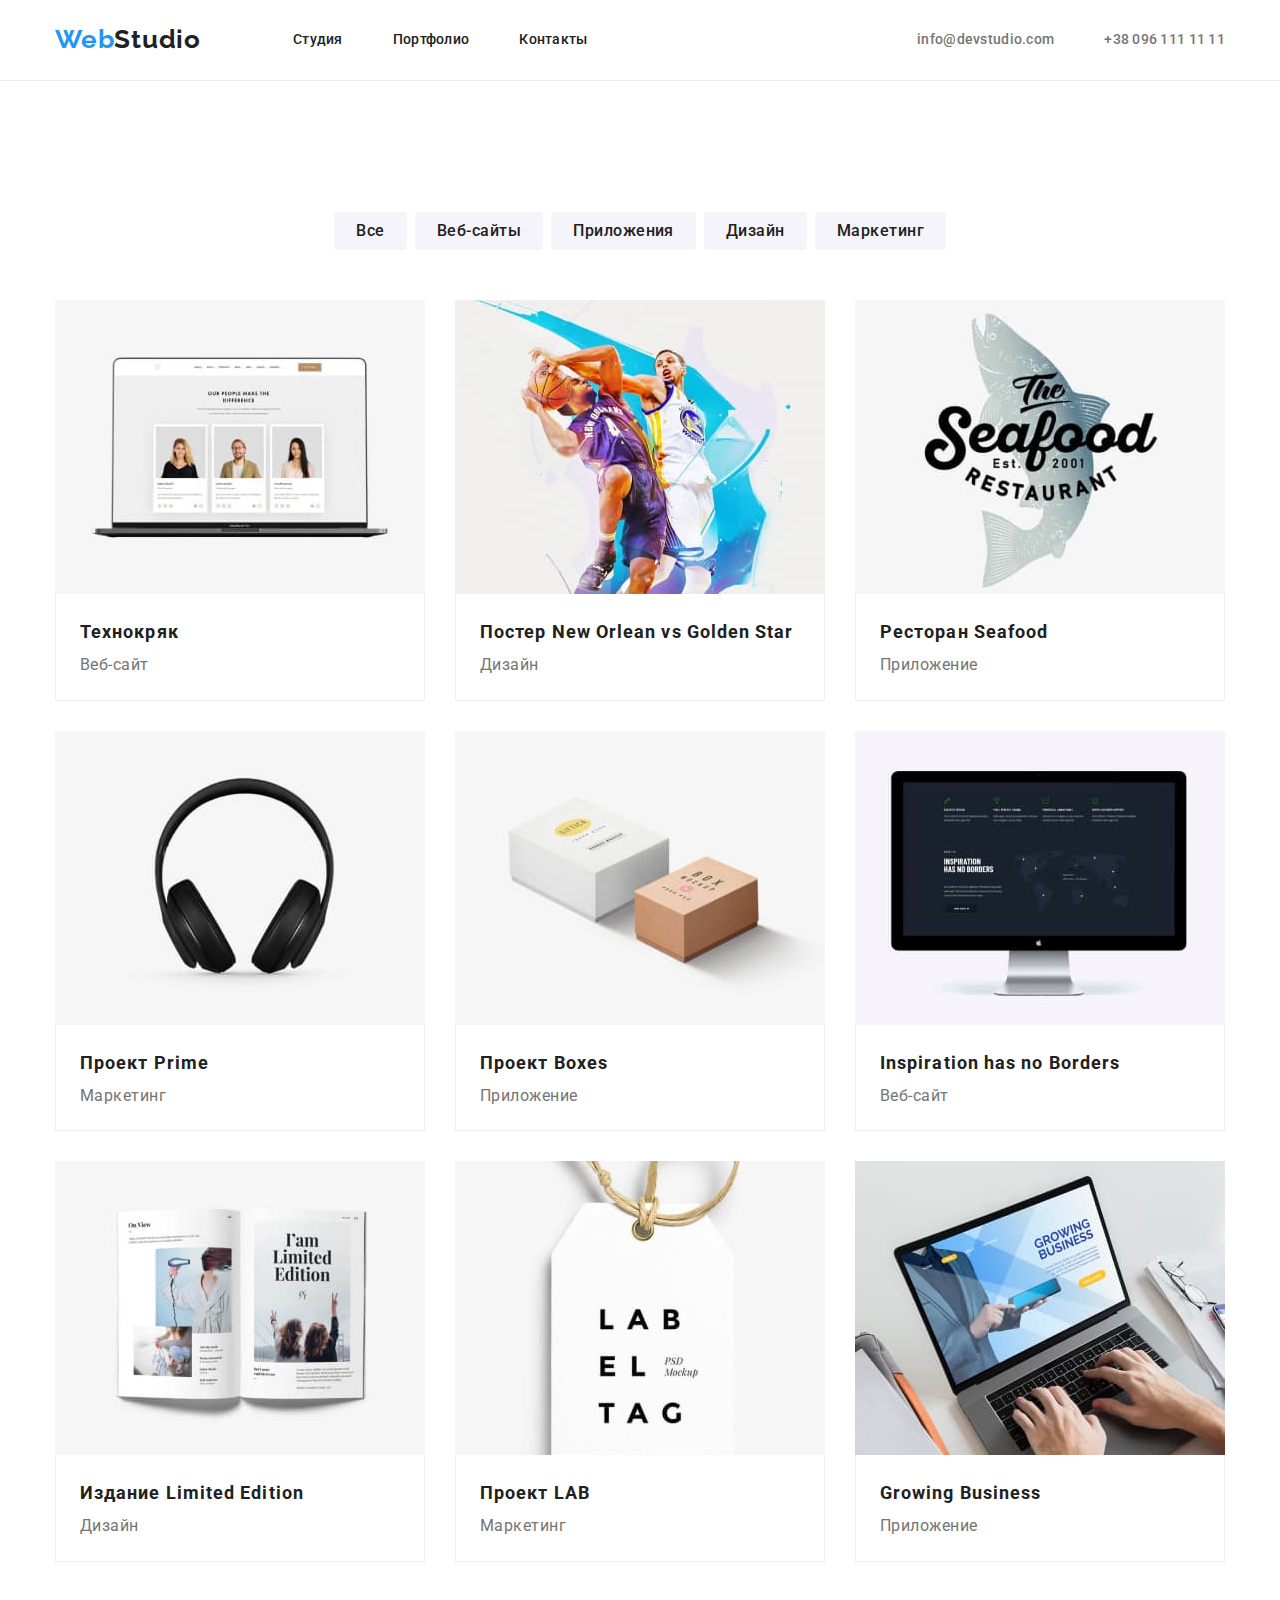
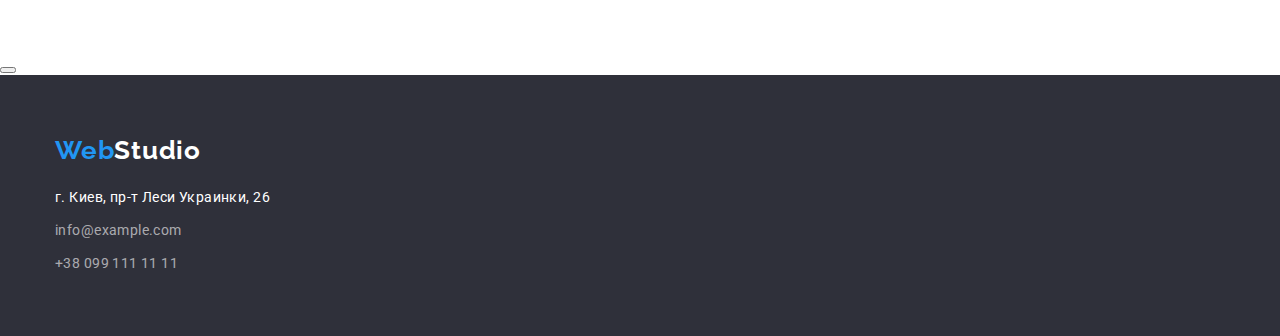
==== portfolio.html @ f3f5d673 "работа с прошлых дз" ====
<!DOCTYPE html>
<html lang="ru">
<head>
    <meta charset="UTF-8">
    <meta http-equiv="X-UA-Compatible" content="IE=edge">
    <meta name="viewport" content="width=device-width, initial-scale=1.0">
    <title>Document</title>
    <link rel="preconnect" href="https://fonts.googleapis.com" />
    <link rel="preconnect" href="https://fonts.gstatic.com" crossorigin />
    <link
      href="https://fonts.googleapis.com/css2?family=Raleway:wght@700&family=Roboto:wght@400;500;700;900&display=swap"
      rel="stylesheet"
    />
    <link
      rel="stylesheet"
      href="https://cdnjs.cloudflare.com/ajax/libs/modern-normalize/1.1.0/modern-normalize.min.css"
    />
    <link rel="stylesheet" href="css/styles.css" />
</head>
<body>
   <!-- /* -------------------header-------------------------- */ -->
    <header class="header-main">
      <div class="container nav-pos">
        <nav class="list">
          <div class="nav-pos">
            <a href="index.html" lang="en" class="link logo1">
              Web<span class="link logo2">Studio</span>
            </a>
            <ul class="list nav-list">
              <li class="item">
                <a href="index.html" class="link main-link">Студия</a>
              </li>
              <li class="item">
                <a href="portfolio.html" class="link main-link">Портфолио</a>
              </li>
              <li class="item">
                <a href="" class="link main-link">Контакты</a>
              </li>
            </ul>
          </div>
        </nav>
        <ul class="nav-contacts list">
          <li class="item">
            <a class="link nav-mail" href="mailto:info@devstudio.com">
              info@devstudio.com</a
            >
          </li>
          <li class="item">
            <a class="link nav-phone" href="tel:+380961111111"
              >+38 096 111 11 11</a
            >
          </li>
        </ul>
      </div>
    </header>
      <!-- /* -------------------main-------------------------- */ -->
      <main>
          <section class="section">
            <div class=" container">
              <h1 class=portfolio-header visually-hidden>Портфолио</h1>
              <ul class="list btn-list">
                  <li class="item">
                    <button type="button" class="help-btn">Все</button>
                  </li>
                  <li class="item">
                    <button type="button" class="help-btn">Веб-сайты</button>
                  </li>
                  <li class="item">
                    <button type="button" class="help-btn">Приложения</button>
                  </li>
                  <li class="item">
                    <button type="button" class="help-btn">Дизайн</button>
                  </li>
                  <li class="item">
                    <button type="button" class="help-btn">Маркетинг</button>
                  </li>
              </ul>
              <ul class="list help-card-list">
                  <li class="item">
                    <a href="">
                      <img src="images/service1.jpg" alt="Веб-сайт" width="370" class="image">
                      </a><div Class="help-card-align">
                      <h2 class="list-item-title">Технокряк</h2>
                    <p class="list-item-text">Веб-сайт</p> 
                  </div>
                  </li>
                  <li class="item">
                    <a href="">
                    <img src="images/service2.jpg" alt="Дизайн" width="370">
                    </a><div Class="help-card-align">
                    <h2 class="list-item-title">Постер New Orlean vs Golden Star</h2>
                    <p class="list-item-text">Дизайн</p>
                    </div>
                  </li> 
                  <li class="item">
                    <a href="">
                    <img src="images/service3.jpg" alt="Приложение" width="370">
                    </a><div Class="help-card-align">
                    <h2 class="list-item-title">Ресторан Seafood</h2>
                    <p class="list-item-text">Приложение</p>
                    </div>
                  </li> 
                  <li class="item">
                    <a href="">
                    <img src="images/service4.jpg" alt="Маркетинг" width="370">
                    </a><div Class="help-card-align">
                    <h2 class="list-item-title">Проект Prime</h2>
                    <p class="list-item-text">Маркетинг</p>
                    </div>
                  </li> 
                  <li class="item">
                    <a href="">
                    <img src="images/service5.jpg" alt="Приложение" width="370">
                    </a><div Class="help-card-align">
                    <h2 class="list-item-title">Проект Boxes</h2>
                    <p class="list-item-text">Приложение</p>
                    </div>
                    </li> 
                  <li class="item">
                    <a href="">
                    <img src="images/service6.jpg" alt="Веб-сайт" width="370">
                    </a><div Class="help-card-align">
                    <h2 class="list-item-title">Inspiration has no Borders</h2>
                    <p class="list-item-text">Веб-сайт</p>
                    </div>
                  </li> 
                  <li class="item">
                    <a href="">
                    <img src="images/service7.jpg" alt="Дизайн" width="370">
                    </a>
                    <div Class="help-card-align">
                    <h2 class="list-item-title">Издание Limited Edition</h2>
                    <p class="list-item-text">Дизайн</p>
                  </div>
                  </li> 
                  <li class="item">
                    <a href="">
                    <img src="images/service8.jpg" alt="Маркетинг" width="370">
                    </a>
                    <div Class="help-card-align">
                    <h2 class="list-item-title">Проект LAB</h2>
                    <p class="list-item-text">Маркетинг</p>
                    </div>
                  </li> 
                  <li class="item">
                    <a href="">
                    <img src="images/service9.jpg" alt="Приложение" width="370">
                    </a><div Class="help-card-align">
                    <h2 class="list-item-title">Growing Business</h2>
                    <p class="list-item-text">Приложение</p>
                    </div>
              </ul>
            </div>
          </section>
        <button type="button">
      </main>
      <!-- /* -------------------footer-------------------------- */ -->
      <footer class="footer">
      <div class="container">
        <a href="index.html" lang="en" class="link logo1">
          Web<span class="link logo3">Studio</span>
        </a>
        <address class="footer-address">
          <ul class="list address-margin">
          <li class="item">
            <p>г. Киев, пр-т Леси Украинки, 26</p>
          </li>
            <li class="item">
              <a class="footer-info link" href="mailto:info@example.com"
                >info@example.com</a
              >
            </li>
            <li class="item">
              <a class="footer-info link" href="tel:+380991111111"
                >+38 099 111 11 11</a
              >
            </li>
          </ul>
        </address>
      </div>
    </footer>
</body>
</html>
---- css/styles.css ----
:root {
  --accent-color: #2196f3;
  --main-title-color: #212121;
  --main-text-color: #757575;
  --main-background-color: #e5e5e5;
  --secondary-background-color: #2f303a;
  --thirdly-background-color: #f5f4fa;
}

p,
h1,
h2,
h3,
h4,
h5,
h6 {
  margin: 0;
}

ul {
  margin: 0;
  padding: 0;
}

body {
  font-family: roboto, sans-serif;
  color: var(--main-text-color);
}

.list {
  padding: 0;
  margin: 0;
  list-style: none;
}

.link {
  text-decoration: none;
}

.section {
  padding-top: 94px;
  padding-bottom: 94px;
}

.padding0 {
  padding-top: 0;
}

/* -------------------header-------------------------- */

.header-main {
  border-bottom: 1px solid #ececec;
}

.nav {
  background-color: #ffffff;
}

.nav-list {
  display: flex;
  margin-left: 92px;
}

.nav-list .item:not(:last-child) {
  margin-right: 50px;
}

.container {
  width: 1200px;
  margin-left: auto;
  margin-right: auto;
  padding-left: 15px;
  padding-right: 15px;
}

.nav-pos {
  display: flex;
  align-items: center;
}

.logo1 {
  margin-top: 24px;
  margin-bottom: 25px;

  font-weight: bold;
  font-size: 26px;
  line-height: 1.19;
  letter-spacing: 0.03em;
  font-family: Raleway;
  font-style: normal;
  color: #2196f3;
}

.logo2 {
  font-weight: bold;
  font-size: 26px;
  line-height: 1.19;
  letter-spacing: 0.03em;
  font-family: Raleway;
  font-style: normal;
  color: var(--main-title-color);
}

.main-link {
  display: block;
  padding-top: 21px;
  padding-bottom: 21px;

  font-weight: 500;
  font-size: 14px;
  line-height: 1.14;
  letter-spacing: 0.02em;
  color: var(--main-title-color);
}

.main-link:hover,
.main-link:focus {
  color: var(--accent-color);
}

.nav-contacts {
  display: flex;
  margin-left: auto;
}

.nav-contacts .link {
  display: block;
  padding-top: 21px;
  padding-bottom: 21px;
}

.nav-contacts .item + .item {
  margin-left: 50px;
}

.nav-mail {
  font-weight: 500;
  font-size: 14px;
  line-height: 1.14;
  letter-spacing: 0.02em;
  color: var(--main-text-color);
}

.nav-mail:hover,
.nav-mail:focus {
  color: var(--accent-color);
}

.nav-phone {
  font-weight: 500;
  font-size: 14px;
  line-height: 1.14;
  letter-spacing: 0.02em;
  color: var(--main-text-color);
}

.nav-phone:hover,
.nav-phone:focus {
  color: var(--accent-color);
}

/* -------------------main-------------------------- */

.hero-section {
  text-align: center;
  padding-bottom: 210px;
  padding-top: 200px;
}

.hero {
  display: inline-block;
  max-width: 696px;
  font-weight: 900;
  font-size: 44px;
  line-height: 1.36;
  letter-spacing: 0.06em;
  text-transform: uppercase;
  color: white;
}

.main-btn {
  margin-top: 30px;
  margin-right: auto;
  margin-left: auto;
  border-radius: 4px;
  min-width: 200px;
  padding: 10px 32px;
  border: 0px;

  font-family: inherit;
  font-weight: bold;
  font-size: 16px;
  line-height: 1.87;
  display: flex;
  letter-spacing: 0.06em;
  color: white;
  background-color: var(--accent-color);
  cursor: pointer;
}

.main-btn:hover,
.main-btn:focus {
  box-shadow: 0px 4px 4px rgba(0, 0, 0, 0.15);
  border-radius: 4px;
}

.hero-section {
  background-color: var(--secondary-background-color);
}

.section1 {
  display: flex;
  padding-bottom: 0;
}

.section1 .item {
  max-width: 270px;
}
.section1 .item:not(:last-child) {
  margin-right: 30px;
}

.section1-header {
  visibility: hidden;
}

.section1-title {
  font-weight: bold;
  font-size: 14px;
  line-height: 1.14;
  letter-spacing: 0.03em;
  text-transform: uppercase;
  color: var(--main-title-color);
}

.section1-text {
  margin-top: 10px;

  font-weight: normal;
  font-size: 14px;
  line-height: 1.75;
  letter-spacing: 0.03em;
}

.section2 {
  display: flex;
}

.section2 .item + .item {
  margin-left: 30px;
}

.section2-header {
  margin-bottom: 50px;

  font-weight: bold;
  font-size: 36px;
  line-height: 1.17;
  text-align: center;
  letter-spacing: 0.03em;
  color: var(--main-title-color);
}

.team {
  background-color: #f5f4fa;
}

.section3 {
  display: flex;
  align-items: center;
  margin-inline: auto;
}

.item-color {
  background-color: white;
}

.card-align :not(:last-child) {
  margin-bottom: 10px;
}

.card-align {
  padding-top: 30px;
  padding-bottom: 30px;
}

.section3 .item {
  background: white;
  box-shadow: 0px 1px 3px rgb(0 0 0 / 12%), 0px 1px 1px rgb(0 0 0 / 14%),
    0px 2px 1px rgb(0 0 0 / 20%);
  border-radius: 0px 0px 4px 4px;
}

.section3 .item + .item {
  margin-left: 30px;
}

.section3-header {
  margin-bottom: 50px;
  text-align: center;

  font-weight: bold;
  font-size: 36px;
  line-height: 1.17;
  letter-spacing: 0.03em;
  color: var(--main-title-color);
}

.section3-title {
  text-align: center;

  font-weight: 500;
  font-size: 16px;
  line-height: 1.19;
  letter-spacing: 0.03em;
  color: var(--main-title-color);
}

.section3-text {
  text-align: center;

  font-weight: normal;
  font-size: 16px;
  line-height: 1.19;
  letter-spacing: 0.03em;
}

.visually-hidden {
  position: absolute;
  white-space: nowrap;
  width: 1px;
  height: 1px;
  overflow: hidden;
  border: 0;
  padding: 0;
  clip: rect(0 0 0 0);
  clip-path: inset(50%);
  margin: -1px;
}
/* -------------------footer-------------------------- */

.logo3 {
  font-weight: bold;
  font-size: 26px;
  line-height: 1.19;
  letter-spacing: 0.03em;
  font-family: Raleway;
  font-style: normal;
  color: white;
}

.footer {
  background-color: var(--secondary-background-color);
  padding-top: 60px;
  padding-bottom: 60px;
}

.footer-address {
  margin-top: 20px;
  font-weight: normal;
  font-size: 14px;
  line-height: 1.71;
  letter-spacing: 0.03em;
  font-style: normal;
  color: white;
}
.address-margin .item + .item {
  margin-top: 9px;
}

.footer-info {
  font-weight: normal;
  font-size: 14px;
  line-height: 1.71;
  letter-spacing: 0.03em;
  font-style: normal;
  color: rgba(255, 255, 255, 0.6);
}

/* -------------------portfolio-------------------------- */

.portfolio-header {
  visibility: hidden;
}

.btn-list {
  display: flex;
  margin-bottom: 50px;
  justify-content: center;
  align-items: center;
}

.btn-list .item + .item {
  margin-left: 8px;
}

.help-btn {
  padding: 6px 22px;
  min-width: 73px;
  border-radius: 4px;
  border: 0;

  font-family: inherit;
  font-weight: 500;
  font-size: 16px;
  line-height: 1.62;
  text-align: center;
  letter-spacing: 0.03em;
  cursor: pointer;
  color: var(--main-title-color);
  background-color: #f5f4fa;
}

.help-btn:hover,
.help-btn:focus {
  box-shadow: 0px 3px 1px rgba(0, 0, 0, 0.1), 0px 1px 2px rgba(0, 0, 0, 0.08),
    0px 2px 2px rgba(0, 0, 0, 0.12);

  font-family: inherit;
  color: white;
  background-color: var(--accent-color);
}

.list-item-title {
  font-weight: bold;
  font-size: 18px;
  line-height: 2;
  letter-spacing: 0.06em;
  color: var(--main-title-color);
}

.list-item-text {
  margin-top: 4x;

  font-weight: normal;
  font-size: 16px;
  line-height: 1.87;
  letter-spacing: 0.03em;
}

.help-card-align {
  padding-top: 20px;
  padding-bottom: 20px;
  padding-left: 24px;
  padding-right: 24px;
  border-right: 1px solid #eeeeee;
  border-bottom: 1px solid #eeeeee;
  border-left: 1px solid #eeeeee;
}

.help-card-list {
  display: flex;
  flex-wrap: wrap;
}
.help-card-list img {
  display: block;
}

.help-card-list .item {
  margin-right: 30px;
  margin-bottom: 30px;
  background: var(--primary-title-color);

  border-radius: 0px 0px 4px 4px;
}

.help-card-list .item:nth-child(3n) {
  margin-right: 0px;
}

.help-card-list .item:nth-child(n + 7) {
  margin-bottom: 0;
}
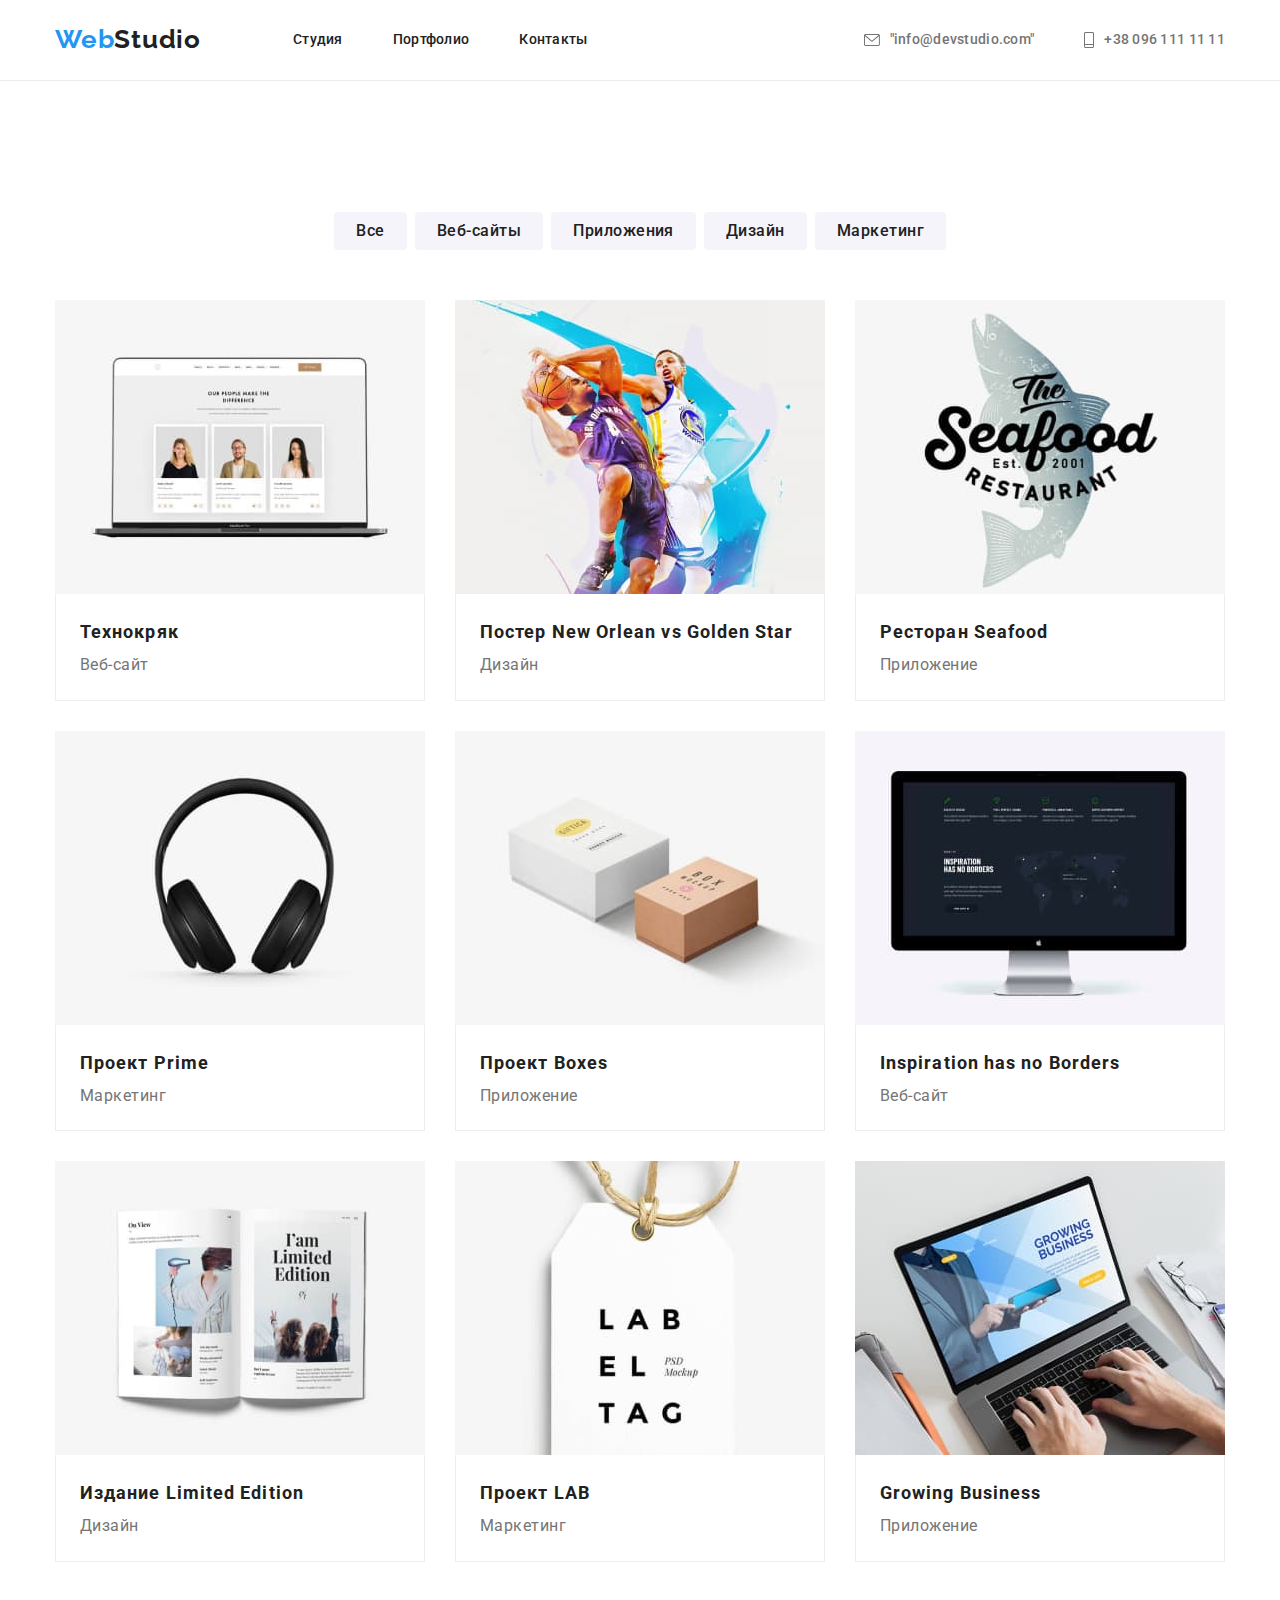
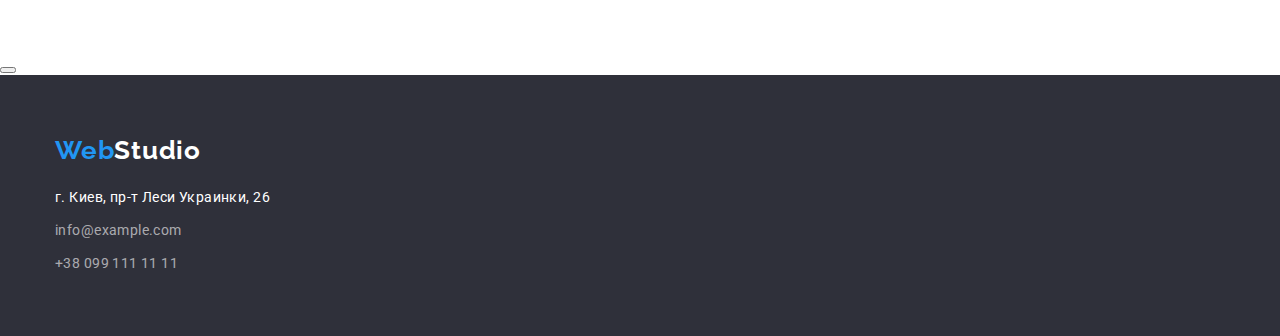
==== commit 7346021b: "добавил иконки" ====
--- a/portfolio.html
+++ b/portfolio.html
@@ -42,12 +42,15 @@
         <ul class="nav-contacts list">
           <li class="item">
             <a class="link nav-mail" href="mailto:info@devstudio.com">
-              info@devstudio.com</a
+              <svg width="16px" height="20px" class="header-icon"><use href="./images/symbol-defs.svg#icon-mail"></use></svg>
+              "info@devstudio.com"</a
             >
           </li>
           <li class="item">
             <a class="link nav-phone" href="tel:+380961111111"
-              >+38 096 111 11 11</a
+              >
+              <svg width="10px" height="16px" class="header-icon"><use href="./images/symbol-defs.svg#icon-phone"></use></svg>
+              +38 096 111 11 11</a
             >
           </li>
         </ul>
--- a/css/styles.css
+++ b/css/styles.css
@@ -5,6 +5,7 @@
   --main-background-color: #e5e5e5;
   --secondary-background-color: #2f303a;
   --thirdly-background-color: #f5f4fa;
+  --icons-color: #afb1b8;
 }
 
 p,
@@ -121,16 +122,24 @@
 .nav-contacts {
   display: flex;
   margin-left: auto;
-}
-
-.nav-contacts .link {
-  display: block;
-  padding-top: 21px;
-  padding-bottom: 21px;
+  justify-content: center;
+  align-items: center;
+}
+
+.header-icon {
+  margin-right: 10px;
 }
 
 .nav-contacts .item + .item {
   margin-left: 50px;
+}
+
+.nav-contacts .link {
+  display: flex;
+  fill: currentColor;
+  vertical-align: middle;
+  justify-content: center;
+  align-items: center;
 }
 
 .nav-mail {
@@ -157,6 +166,12 @@
 .nav-phone:hover,
 .nav-phone:focus {
   color: var(--accent-color);
+}
+
+img {
+  display: block;
+  max-width: 100%;
+  height: auto;
 }
 
 /* -------------------main-------------------------- */
@@ -165,6 +180,23 @@
   text-align: center;
   padding-bottom: 210px;
   padding-top: 200px;
+}
+
+.overlay {
+  max-width: 1600px;
+  height: 600px;
+  margin-left: auto;
+  margin-right: auto;
+  background-color: #c4c4c4;
+  background-image: linear-gradient(
+      to right,
+      rgba(47, 48, 58, 0.4),
+      rgba(47, 48, 58, 0.4)
+    ),
+    url("../images/hero-img.jpg");
+  background-size: contain;
+  background-repeat: no-repeat;
+  background-position: center;
 }
 
 .hero {
@@ -208,6 +240,22 @@
   background-color: var(--secondary-background-color);
 }
 
+.icon-box {
+  display: flex;
+  justify-content: center;
+  align-items: center;
+  margin-bottom: 30px;
+
+  height: 120px;
+  width: 270px;
+  background-color: var(--thirdly-background-color);
+  border-radius: 4px;
+}
+
+.icon-box svg {
+  display: flex;
+}
+
 .section1 {
   display: flex;
   padding-bottom: 0;
@@ -273,10 +321,6 @@
 
 .item-color {
   background-color: white;
-}
-
-.card-align :not(:last-child) {
-  margin-bottom: 10px;
 }
 
 .card-align {
@@ -308,6 +352,7 @@
 
 .section3-title {
   text-align: center;
+  margin-bottom: 10px;
 
   font-weight: 500;
   font-size: 16px;
@@ -318,11 +363,55 @@
 
 .section3-text {
   text-align: center;
+  margin-bottom: 16px;
 
   font-weight: normal;
   font-size: 16px;
   line-height: 1.19;
   letter-spacing: 0.03em;
+}
+
+.social-list {
+  display: flex;
+  justify-content: center;
+}
+
+.social-item {
+  width: 44px;
+  height: 44px;
+  margin-right: 10px;
+}
+
+.social-item:last-child {
+  margin-right: 0px;
+}
+
+.social-link {
+  width: 100%;
+  height: 100%;
+  display: block;
+  border-radius: 50%;
+
+  color: white;
+  display: flex;
+  align-items: center;
+  justify-content: center;
+}
+
+.social-link:hover,
+.social-link:focus {
+  background-color: var(--accent-color);
+}
+
+.social-link:hover .social-icon,
+.social-link:focus .social-icon {
+  fill: currentColor;
+}
+
+.social-icon {
+  width: 20px;
+  height: 20px;
+  fill: #afb1b8;
 }
 
 .visually-hidden {
@@ -337,6 +426,53 @@
   clip-path: inset(50%);
   margin: -1px;
 }
+
+.section4-header {
+  margin-bottom: 50px;
+
+  font-weight: bold;
+  font-size: 36px;
+  line-height: 1.17;
+  text-align: center;
+  letter-spacing: 0.03em;
+  color: var(--main-title-color);
+}
+
+.company-list {
+  display: flex;
+  margin-right: auto;
+  margin-left: auto;
+}
+
+.company-list .item {
+  width: 170px;
+  height: 92px;
+  margin-right: 30px;
+}
+
+.company-icon {
+  fill: #afb1b8;
+}
+
+.company-link {
+  display: flex;
+  justify-content: center;
+  align-items: center;
+  height: 92px;
+  width: 170px;
+  border: 1px solid var(--icons-color);
+  border-radius: 4px;
+  color: var(--icons-color);
+}
+
+.company-link:hover .company-icon .company-link:focus .company-icon {
+  fill: var(--accent-color);
+}
+
+.company-link:hover .company-link:focus {
+  border-color: var(--accent-color);
+}
+
 /* -------------------footer-------------------------- */
 
 .logo3 {
@@ -471,3 +607,22 @@
 .help-card-list .item:nth-child(n + 7) {
   margin-bottom: 0;
 }
+
+.footer-social-title {
+  font-size: 14px;
+  line-height: 1.14;
+  line-height: 100%;
+  text-align: Left;
+  vertical-align: Top;
+  letter-spacing: 0.03em;
+  color: #ffffff;
+  margin-bottom: 20px;
+}
+
+.footer-items {
+  display: flex;
+}
+
+.footer-inf {
+  margin-right: 70px;
+}
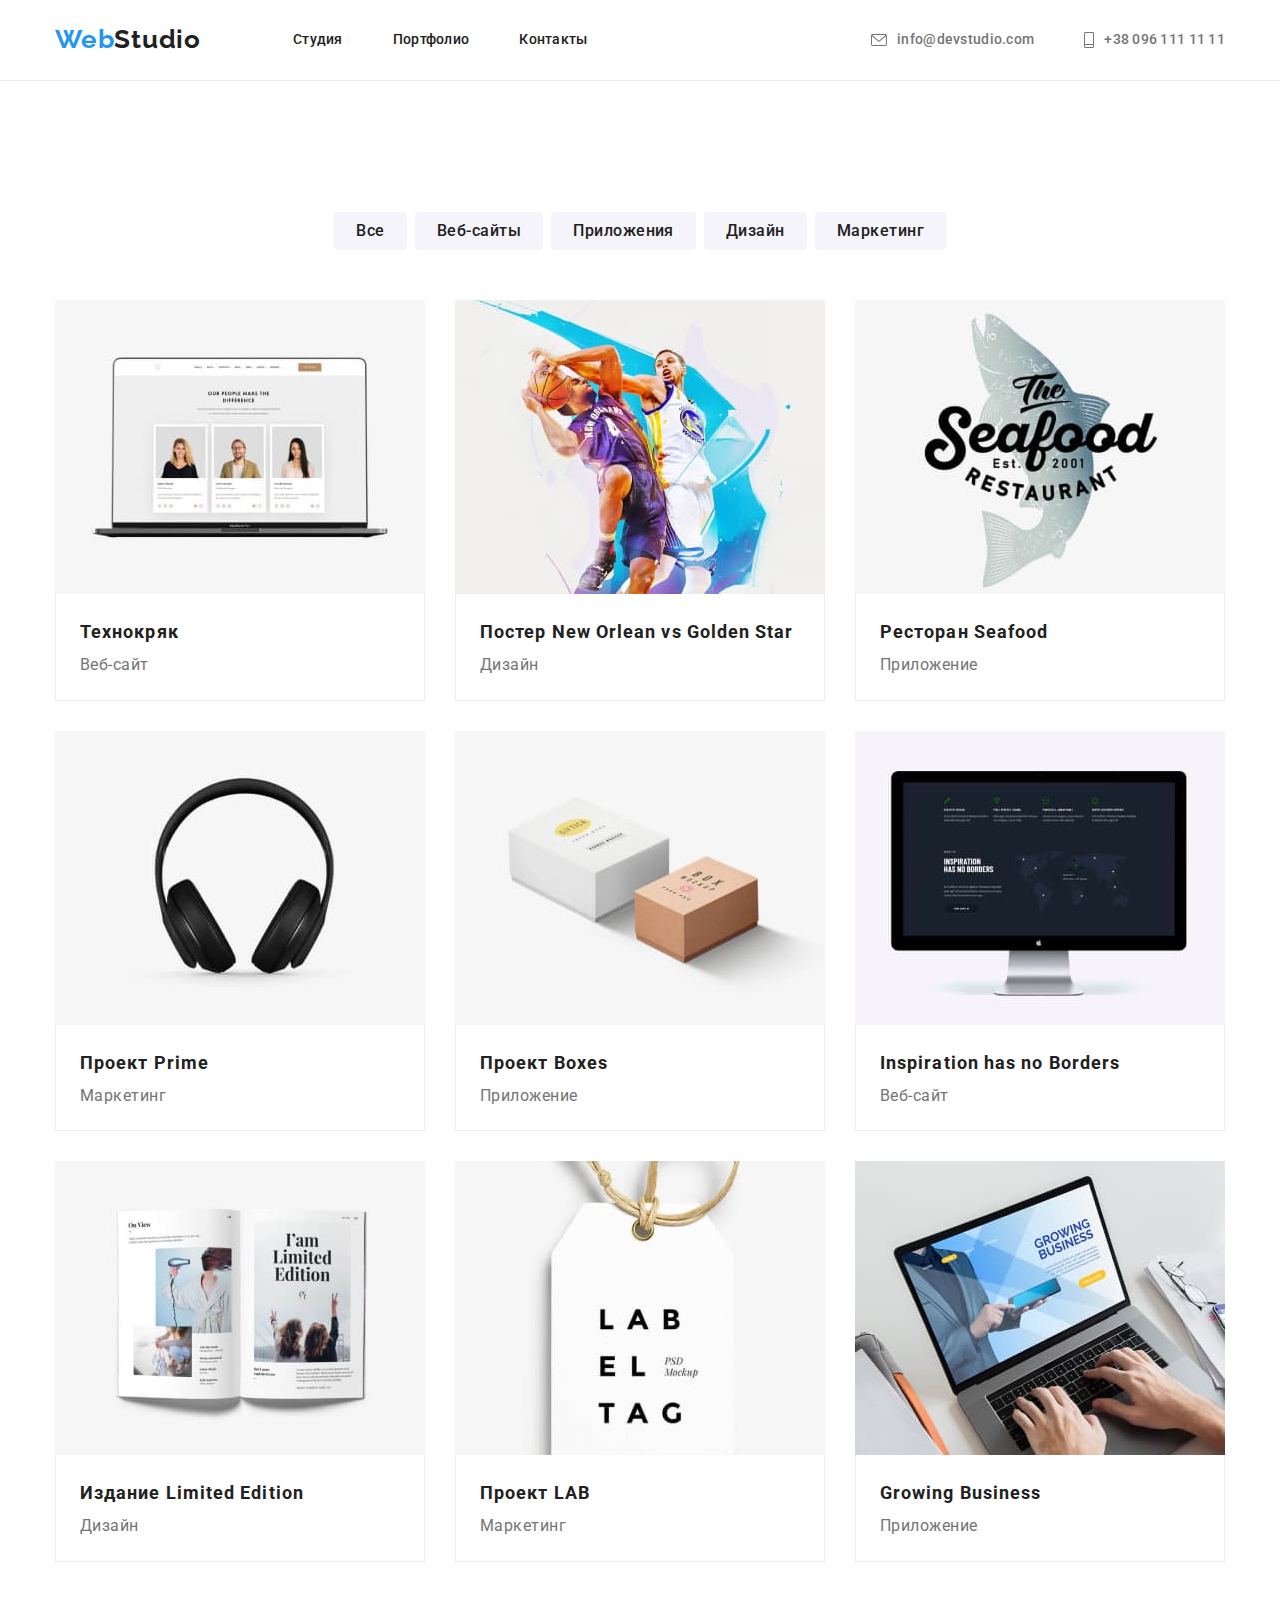
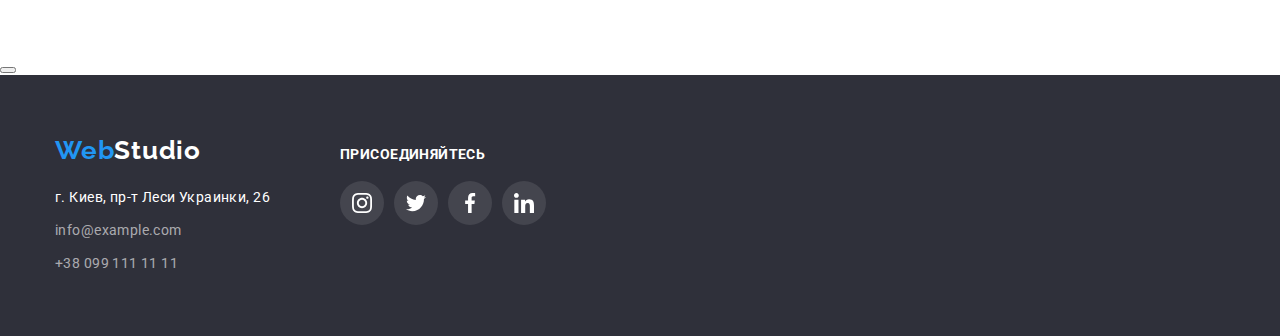
==== commit 111fc8fc: "дз4" ====
--- a/portfolio.html
+++ b/portfolio.html
@@ -42,14 +42,17 @@
         <ul class="nav-contacts list">
           <li class="item">
             <a class="link nav-mail" href="mailto:info@devstudio.com">
-              <svg width="16px" height="20px" class="header-icon"><use href="./images/symbol-defs.svg#icon-mail"></use></svg>
-              "info@devstudio.com"</a
+              <svg width="16px" height="20px" class="header-icon">
+                <use href="./images/symbol-defs.svg#icon-mail"></use>
+              </svg>
+              info@devstudio.com</a
             >
           </li>
           <li class="item">
-            <a class="link nav-phone" href="tel:+380961111111"
-              >
-              <svg width="10px" height="16px" class="header-icon"><use href="./images/symbol-defs.svg#icon-phone"></use></svg>
+            <a class="link nav-phone" href="tel:+380961111111">
+              <svg width="10px" height="16px" class="header-icon">
+                <use href="./images/symbol-defs.svg#icon-phone"></use>
+              </svg>
               +38 096 111 11 11</a
             >
           </li>
@@ -159,27 +162,62 @@
       </main>
       <!-- /* -------------------footer-------------------------- */ -->
       <footer class="footer">
-      <div class="container">
-        <a href="index.html" lang="en" class="link logo1">
-          Web<span class="link logo3">Studio</span>
-        </a>
-        <address class="footer-address">
-          <ul class="list address-margin">
-          <li class="item">
-            <p>г. Киев, пр-т Леси Украинки, 26</p>
-          </li>
-            <li class="item">
-              <a class="footer-info link" href="mailto:info@example.com"
-                >info@example.com</a
-              >
-            </li>
-            <li class="item">
-              <a class="footer-info link" href="tel:+380991111111"
-                >+38 099 111 11 11</a
-              >
+      <div class="container footer-items">
+        <div class="footer-inf">
+          <a href="index.html" lang="en" class="link logo1">
+            Web<span class="link logo3">Studio</span>
+          </a>
+          <address class="footer-address">
+            <ul class="list address-margin">
+              <li class="item">
+                <p>г. Киев, пр-т Леси Украинки, 26</p>
+              </li>
+              <li class="item">
+                <a class="footer-info link" href="mailto:info@example.com"
+                  >info@example.com</a
+                >
+              </li>
+              <li class="item">
+                <a class="footer-info link" href="tel:+380991111111"
+                  >+38 099 111 11 11</a
+                >
+              </li>
+            </ul>
+          </address>
+        </div>
+        <div>
+          <h3 class="footer-social-title">ПРИСОЕДИНЯЙТЕСЬ</h3>
+          <ul class="team-social social-list list">
+            <li class="social-item">
+              <a href="" class="social-link footer-social-link link">
+                <svg class="social-icon" width="20px" height="20px">
+                  <use href="./images/symbol-defs.svg#icon-instagram"></use>
+                </svg>
+              </a>
+            </li>
+            <li class="social-item">
+              <a href="" class="social-link footer-social-link link">
+                <svg class="social-icon" width="20px" height="20px">
+                  <use href="./images/symbol-defs.svg#icon-twitter"></use>
+                </svg>
+              </a>
+            </li>
+            <li class="social-item">
+              <a href="" class="social-link footer-social-link link">
+                <svg class="social-icon" width="20px" height="20px">
+                  <use href="./images/symbol-defs.svg#icon-facebook"></use>
+                </svg>
+              </a>
+            </li>
+            <li class="social-item">
+              <a href="" class="social-link footer-social-link link">
+                <svg class="social-icon" width="20px" height="20px">
+                  <use href="./images/symbol-defs.svg#icon-linkedin"></use>
+                </svg>
+              </a>
             </li>
           </ul>
-        </address>
+        </div>
       </div>
     </footer>
 </body>
--- a/css/styles.css
+++ b/css/styles.css
@@ -465,11 +465,13 @@
   color: var(--icons-color);
 }
 
-.company-link:hover .company-icon .company-link:focus .company-icon {
+.company-link:hover .company-icon,
+.company-link:focus .company-icon {
   fill: var(--accent-color);
 }
 
-.company-link:hover .company-link:focus {
+.company-link:hover,
+.company-link:focus {
   border-color: var(--accent-color);
 }
 
@@ -583,11 +585,18 @@
   border-bottom: 1px solid #eeeeee;
   border-left: 1px solid #eeeeee;
 }
+.help-card-list .item:hover,
+.help-card-list .item:focus {
+  box-shadow: 0px 1px 1px rgb(0 0 0 / 12%), 0px 4px 4px rgb(0 0 0 / 6%),
+    1px 4px 6px rgb(0 0 0 / 16%);
+  cursor: pointer;
+}
 
 .help-card-list {
   display: flex;
   flex-wrap: wrap;
 }
+
 .help-card-list img {
   display: block;
 }
@@ -621,8 +630,17 @@
 
 .footer-items {
   display: flex;
+  align-items: baseline;
 }
 
 .footer-inf {
   margin-right: 70px;
 }
+
+.footer-social-link {
+  background-color: rgba(255, 255, 255, 0.1);
+}
+
+.footer-social-link .social-icon {
+  fill: white;
+}
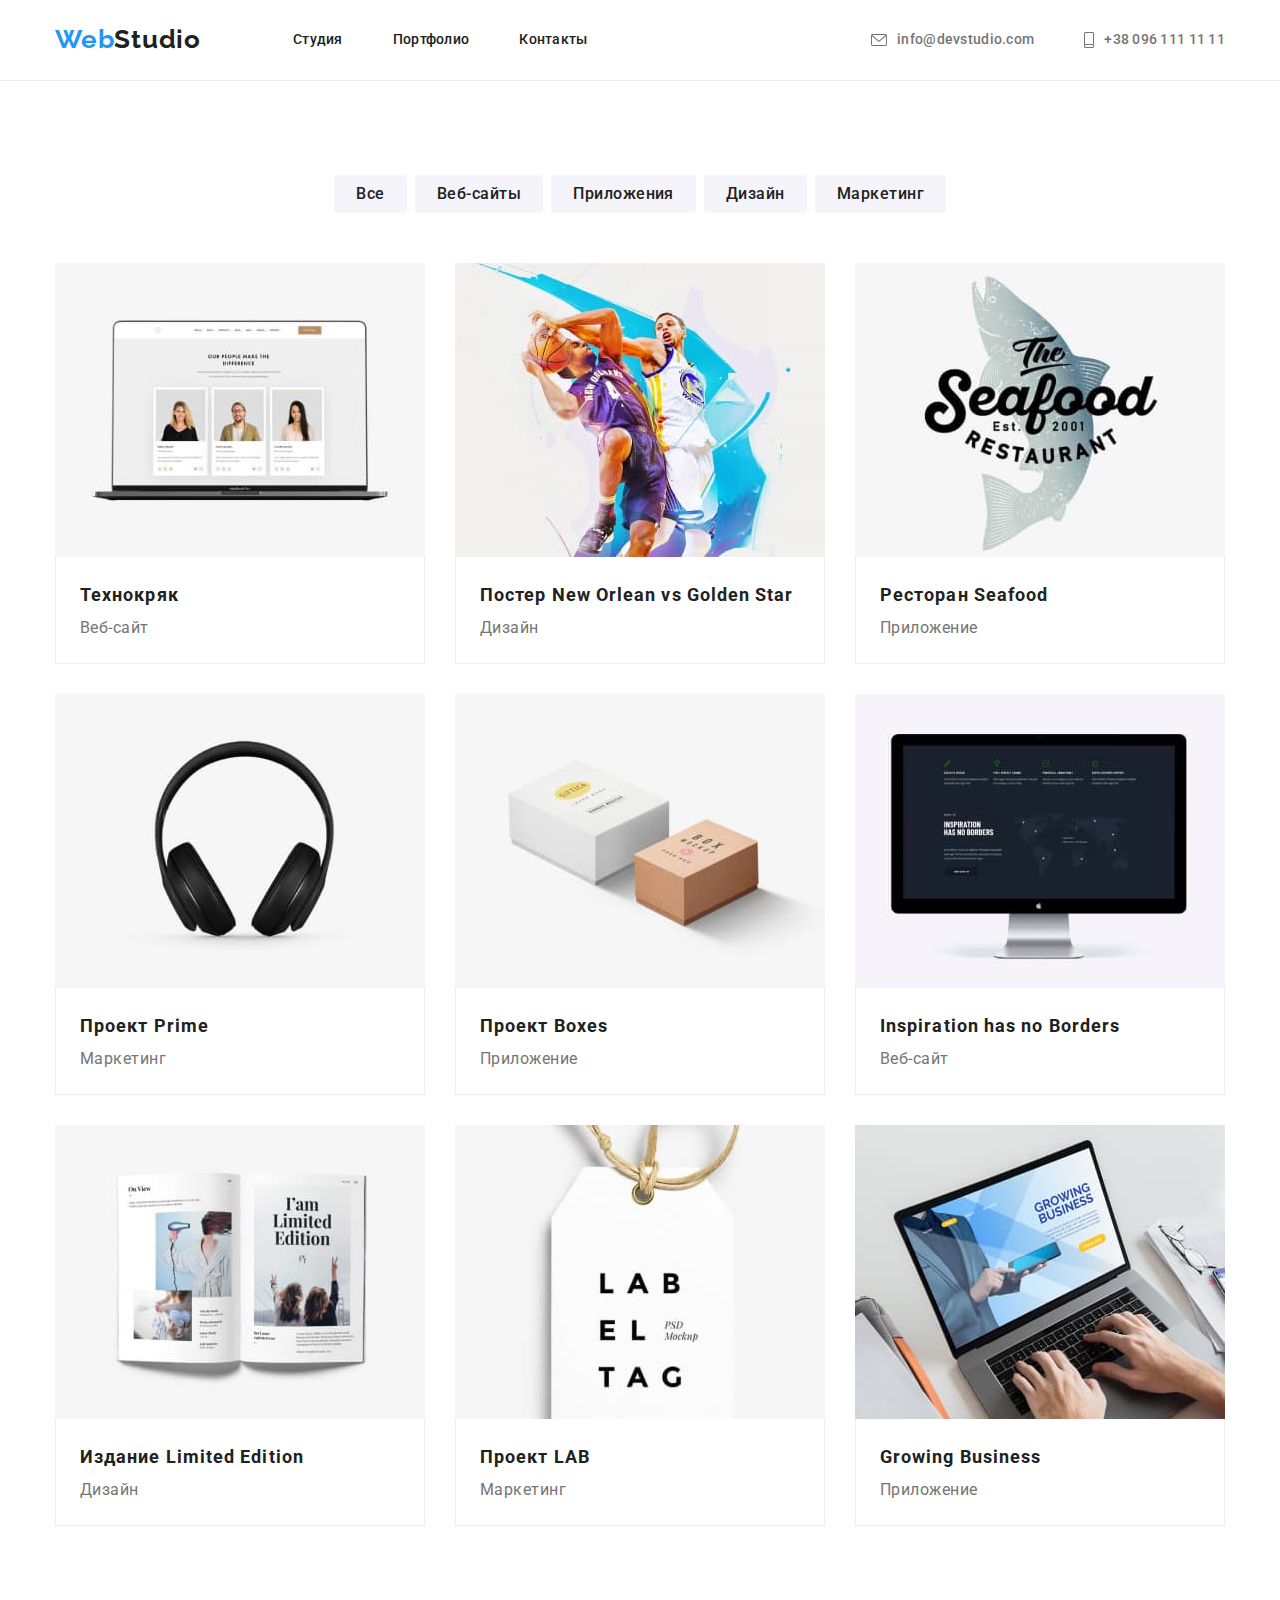
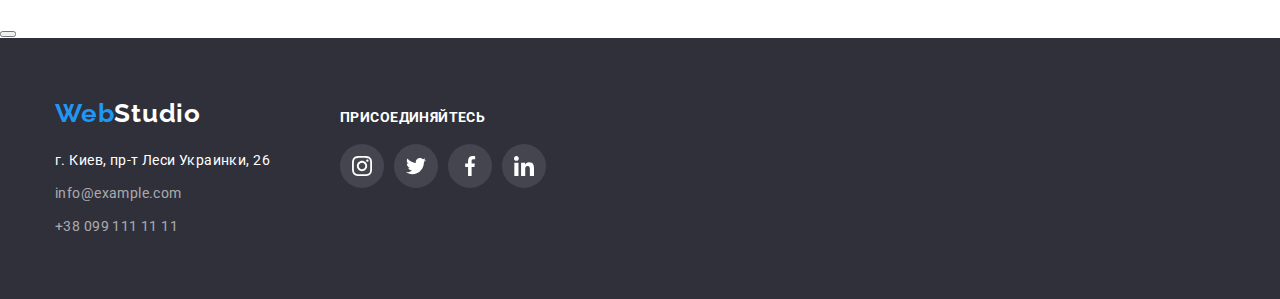
==== commit f940b0d8: "fix" ====
--- a/portfolio.html
+++ b/portfolio.html
@@ -63,7 +63,7 @@
       <main>
           <section class="section">
             <div class=" container">
-              <h1 class=portfolio-header visually-hidden>Портфолио</h1>
+              <h1 class="portfolio-header visually-hidden">Портфолио</h1>
               <ul class="list btn-list">
                   <li class="item">
                     <button type="button" class="help-btn">Все</button>
